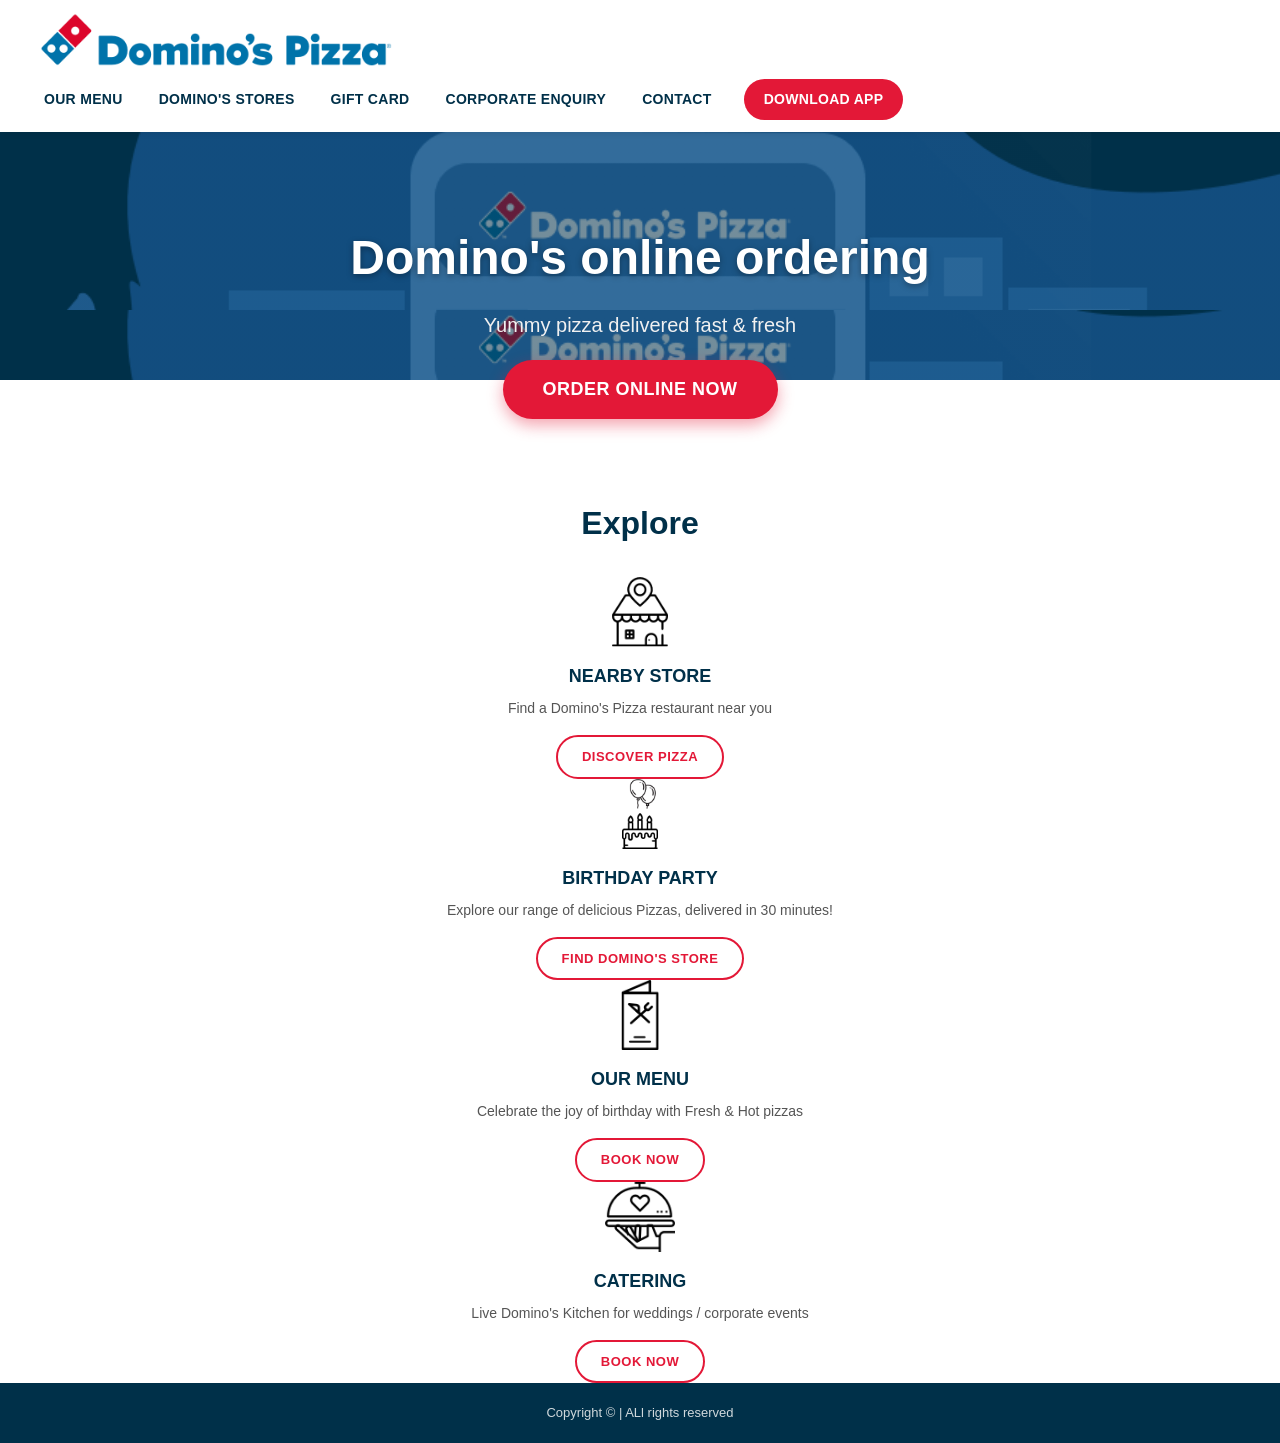
==== Dominos-web/index.html @ 53eb3c36 "Initial file" ====
<!DOCTYPE html>
<html lang="en">

<head>
    <meta charset="UTF-8">
    <meta name="viewport" content="width=device-width, initial-scale=1.0">
    <title>Domino's</title>
    <link rel="stylesheet" href="css/style.css">
</head>

<body>

    <header>
        <div class="logo">
            <img src="img/logo.png" alt="">
        </div>
        <ul>
            <li>
                <img src="img/logo.png" alt="">
                <a href="https://www.dominos.co.in/menu">OUR MENU</a>
                <a href="https://www.dominos.co.in/store-location/">DOMINO'S STORES</a>
                <a href="https://www.dominos.co.in/gift-vouchers">GIFT CARD</a>
                <a href="https://www.dominos.co.in/virtual-pizza-party">CORPORATE ENQUIRY</a>
                <a href="https://www.dominos.co.in/contact">CONTACT</a>
                <a href="https://play.google.com/store/apps/details?id=com.Dominos">Download App</a>
            </li>
        </ul>
    </header>
    <main>
        <!-- use img/bg.png as background -->
        <h1>Domino's online ordering</h1>
        <p>Yummy pizza delivered fast & fresh</p>
        <a href="https://pizzaonline.dominos.co.in">ORDER ONLINE NOW</a>

        <h2>Explore</h2>
        <div class ="Explore-grid"> 
            <span>
                <img src="img/store.png" alt="NEARBY STORE">
                <h3>NEARBY STORE</h3>
                <p>Find a Domino's Pizza restaurant near you</p>
                <a href="https://www.dominos.co.in/store-location/">DISCOVER PIZZA</a>
            </span>
            <span>
                <img src="img/birthday.png" alt="BIRTHDAY PARTY">
                <h3>BIRTHDAY PARTY</h3>
                <p>Explore our range of delicious Pizzas, delivered in 30 minutes!</p>
                <a href="https://www.dominos.co.in/menu">FIND DOMINO'S STORE</a>
            </span>
            <span>
                <img src="img/menu.png" alt="OUR MENU">
                <h3>OUR MENU</h3>
                <p>Celebrate the joy of birthday with Fresh & Hot pizzas</p>
                <a href="https://www.dominos.co.in/bday-party">BOOK NOW</a>
            </span>
            <span>
                <img src="img/catering.png" alt="CATERING">
                <h3>CATERING</h3>
                <p>Live Domino's Kitchen for weddings / corporate events</p>
                <a href="https://www.dominos.co.in/wedding">BOOK NOW</a>
            </span>
        </div>
    </main>
    <footer>
        Copyright &copy; | ALl rights reserved
    </footer>
    <script src="js/script.js"></script>
</body>

</html>
---- Dominos-web/css/style.css ----
* {
    margin: 0;
    padding: 0;
    box-sizing: border-box;
}

body {
    font-family: 'Segoe UI', Arial, Helvetica, sans-serif;
    color: #1a1a1a;
    line-height: 1.5;
}

a {
    text-decoration: none;
    color: inherit;
}

ul {
    list-style: none;
}

img {
    max-width: 100%;
    display: block;
}

/* ============================================
   HEADER
   ============================================ */

header {
    display: flex;
    align-items: center;
    justify-content: space-between;
    padding: 12px 40px;
    background-color: #ffffff;
    box-shadow: 0 2px 6px rgba(0, 0, 0, 0.08);
    position: sticky;
    top: 0;
    z-index: 100;
    flex-wrap: wrap;
    gap: 12px;
}

header .logo img {
    height: 55px;
    width: auto;
}

header ul {
    display: flex;
    align-items: center;
    gap: 28px;
}

header ul li {
    display: flex;
    align-items: center;
    gap: 28px;
    flex-wrap: wrap;
}

header ul li img {
    display: none;
}

header ul li a {
    font-size: 14px;
    font-weight: 700;
    letter-spacing: 0.3px;
    color: #003049;
    text-transform: uppercase;
    padding: 8px 4px;
    position: relative;
    transition: color 0.2s ease;
    white-space: nowrap;
}

header ul li a::after {
    content: "";
    position: absolute;
    left: 0;
    bottom: 0;
    height: 2px;
    width: 0%;
    background-color: #E31837;
    transition: width 0.25s ease;
}

header ul li a:hover {
    color: #E31837;
}

header ul li a:hover::after {
    width: 100%;
}

header ul li a:last-child {
    background-color: #E31837;
    color: #ffffff !important;
    padding: 10px 20px;
    border-radius: 30px;
}

header ul li a:last-child::after {
    display: none;
}

header ul li a:last-child:hover {
    background-color: #b91229;
    color: #ffffff !important;
}

/* ============================================
   MAIN / HERO
   (single, non-conflicting rule — this is what fixes centering)
   ============================================ */

main {
    display: flex;
    flex-direction: column;
    align-items: center;
}

main h1 {
    width: 100%;
    text-align: center;
    font-size: 48px;
    font-weight: 800;
    padding: 90px 20px 16px;
    background-image: linear-gradient(rgba(0, 48, 73, 0.55), rgba(0, 48, 73, 0.55)), url("../img/bg.png");
    background-size: cover;
    background-position: center;
    background-repeat: no-repeat;
    background-color: #003049;
    color: #ffffff;
    text-shadow: 0 2px 6px rgba(0, 0, 0, 0.35);
}

main > p {
    width: 100%;
    text-align: center;
    font-size: 20px;
    padding-bottom: 40px;
    background-image: linear-gradient(rgba(0, 48, 73, 0.55), rgba(0, 48, 73, 0.55)), url("../img/bg.png");
    background-size: cover;
    background-position: center;
    background-repeat: no-repeat;
    background-color: #003049;
    color: #f1f1f1;
}

main > a {
    display: inline-block;
    margin: -20px 0 60px;
    background-color: #E31837;
    color: #ffffff;
    font-size: 18px;
    font-weight: 700;
    text-transform: uppercase;
    letter-spacing: 0.5px;
    padding: 16px 40px;
    border-radius: 40px;
    box-shadow: 0 6px 16px rgba(227, 24, 55, 0.4);
    transition: transform 0.2s ease, background-color 0.2s ease;
}

main > a:hover {
    background-color: #b91229;
    transform: translateY(-2px);
}

/* ============================================
   EXPLORE GRID SECTION
   ============================================ */

main h2 {
    font-size: 32px;
    font-weight: 800;
    color: #003049;
    margin: 20px 0 30px;
    text-align: center;
}

main span {
    display: contents;
}

.explore-grid {
    display: grid;
    grid-template-columns: repeat(4, minmax(220px, 1fr));
    gap: 24px;
    width: 100%;
    max-width: 1200px;
    margin: 0 auto 60px;
    padding: 0 20px;
}

main span img {
    width: 70px;
    height: 70px;
    object-fit: contain;
    margin: 0 auto 16px;
}

main span h3 {
    font-size: 18px;
    font-weight: 700;
    color: #003049;
    text-align: center;
    margin-bottom: 8px;
}

main span p {
    font-size: 14px;
    color: #555;
    text-align: center;
    margin-bottom: 16px;
    padding: 0 10px;
}

main span a {
    display: block;
    width: fit-content;
    margin: 0 auto;
    background-color: transparent;
    color: #E31837;
    border: 2px solid #E31837;
    font-size: 13px;
    font-weight: 700;
    text-transform: uppercase;
    letter-spacing: 0.5px;
    padding: 10px 24px;
    border-radius: 30px;
    transition: background-color 0.2s ease, color 0.2s ease;
}

main span a:hover {
    background-color: #E31837;
    color: #ffffff;
}

/* ============================================
   FOOTER
   ============================================ */

footer {
    text-align: center;
    padding: 20px;
    background-color: #003049;
    color: #cfd8dc;
    font-size: 13px;
}

/* ============================================
   RESPONSIVE
   ============================================ */

@media (max-width: 900px) {
    header {
        padding: 12px 20px;
    }

    main h1 {
        font-size: 32px;
        padding-top: 60px;
    }

    main > p {
        font-size: 16px;
    }

    .explore-grid {
        grid-template-columns: repeat(2, minmax(160px, 1fr));
    }
}

@media (max-width: 480px) {
    header ul li a {
        font-size: 12px;
    }

    main > a {
        padding: 14px 28px;
        font-size: 16px;
    }

    .explore-grid {
        grid-template-columns: 1fr;
    }
}

header.scrolled {
    box-shadow: 0 4px 12px rgba(0, 0, 0, 0.15);
}
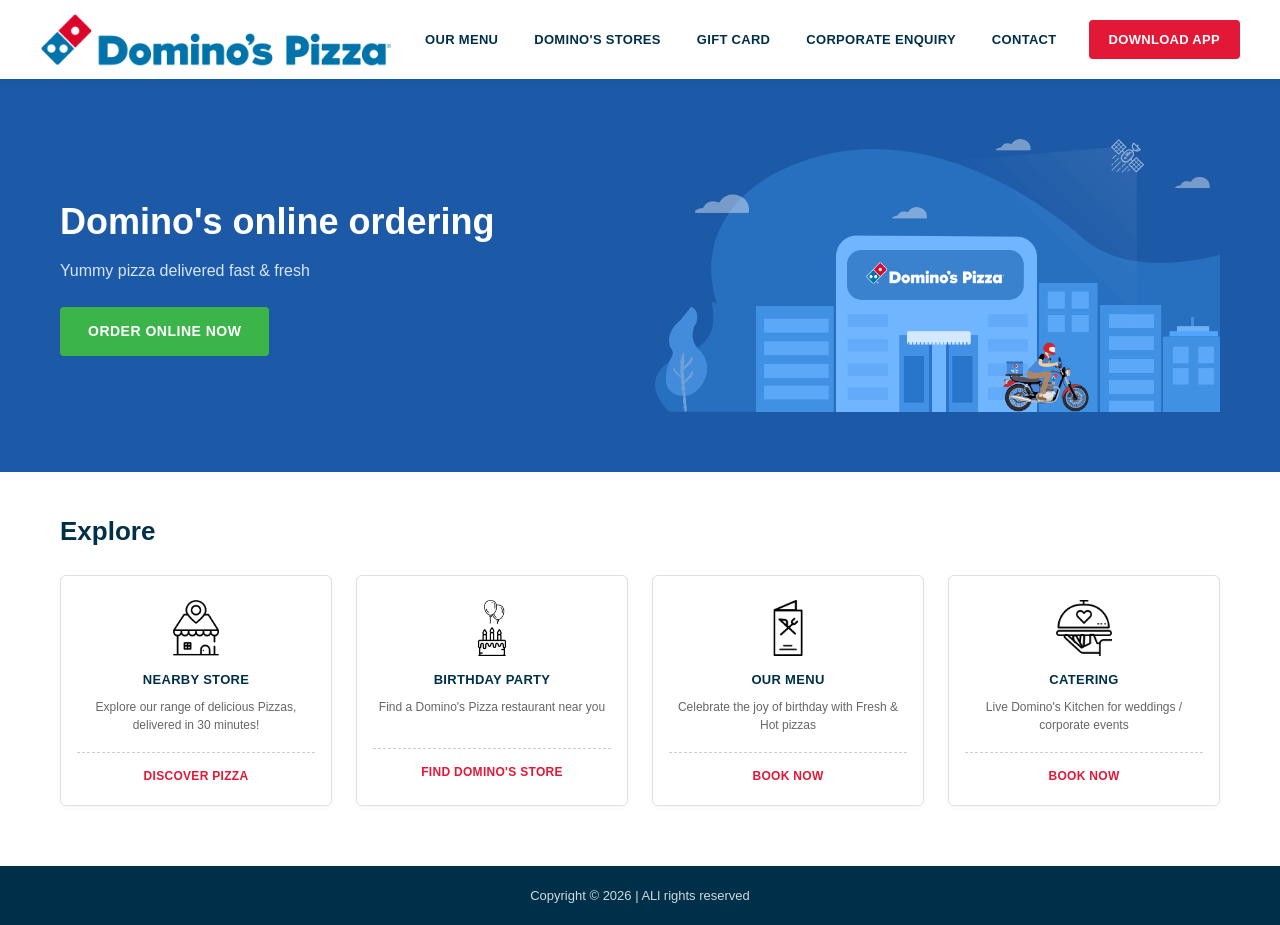
==== commit e6b12daa: "fixed bug" ====
--- a/Dominos-web/index.html
+++ b/Dominos-web/index.html
@@ -27,30 +27,36 @@
         </ul>
     </header>
     <main>
-        <!-- use img/bg.png as background -->
-        <h1>Domino's online ordering</h1>
-        <p>Yummy pizza delivered fast & fresh</p>
-        <a href="https://pizzaonline.dominos.co.in">ORDER ONLINE NOW</a>
+        <div class="hero">
+            <div class="hero-text">
+                <h1>Domino's online ordering</h1>
+                <p>Yummy pizza delivered fast & fresh</p>
+                <a href="https://pizzaonline.dominos.co.in">ORDER ONLINE NOW</a>
+            </div>
+            <div class="hero-image">
+                <img src="img/bg.png" alt="">
+            </div>
+        </div>
 
         <h2>Explore</h2>
-        <div class ="Explore-grid"> 
+        <div class="explore-grid"> 
             <span>
-                <img src="img/store.png" alt="NEARBY STORE">
+                <img src="img/store.png" alt="OUR MENU">
                 <h3>NEARBY STORE</h3>
-                <p>Find a Domino's Pizza restaurant near you</p>
-                <a href="https://www.dominos.co.in/store-location/">DISCOVER PIZZA</a>
+                <p>Explore our range of delicious Pizzas, delivered in 30 minutes!</p>
+                <a href="https://www.dominos.co.in/menu">DISCOVER PIZZA</a>
             </span>
             <span>
-                <img src="img/birthday.png" alt="BIRTHDAY PARTY">
+                <img src="img/birthday.png" alt="NEARBY STORE">
                 <h3>BIRTHDAY PARTY</h3>
-                <p>Explore our range of delicious Pizzas, delivered in 30 minutes!</p>
-                <a href="https://www.dominos.co.in/menu">FIND DOMINO'S STORE</a>
+                <p>Find a Domino's Pizza restaurant near you</p>
+                <a href="https://www.dominos.co.in/store-location/">FIND DOMINO'S STORE</a>
             </span>
             <span>
-                <img src="img/menu.png" alt="OUR MENU">
+                <img src="img/menu.png" alt="BIRTHDAY PARTY">
                 <h3>OUR MENU</h3>
                 <p>Celebrate the joy of birthday with Fresh & Hot pizzas</p>
-                <a href="https://www.dominos.co.in/bday-party">BOOK NOW</a>
+                <a href="https://www.dominos.co.in/wedding">BOOK NOW</a>
             </span>
             <span>
                 <img src="img/catering.png" alt="CATERING">
@@ -61,7 +67,7 @@
         </div>
     </main>
     <footer>
-        Copyright &copy; | ALl rights reserved
+        Copyright &copy; 2026 | ALl rights reserved
     </footer>
     <script src="js/script.js"></script>
 </body>
--- a/Dominos-web/css/style.css
+++ b/Dominos-web/css/style.css
@@ -1,27 +1,29 @@
+/* Code written by AI */
+
 * {
-    margin: 0;
-    padding: 0;
-    box-sizing: border-box;
+  margin: 0;
+  padding: 0;
+  box-sizing: border-box;
 }
 
 body {
-    font-family: 'Segoe UI', Arial, Helvetica, sans-serif;
-    color: #1a1a1a;
-    line-height: 1.5;
+  font-family: "Segoe UI", Arial, Helvetica, sans-serif;
+  color: #1a1a1a;
+  line-height: 1.5;
 }
 
 a {
-    text-decoration: none;
-    color: inherit;
+  text-decoration: none;
+  color: inherit;
 }
 
 ul {
-    list-style: none;
+  list-style: none;
 }
 
 img {
-    max-width: 100%;
-    display: block;
+  max-width: 100%;
+  display: block;
 }
 
 /* ============================================
@@ -29,267 +31,281 @@
    ============================================ */
 
 header {
-    display: flex;
-    align-items: center;
-    justify-content: space-between;
-    padding: 12px 40px;
-    background-color: #ffffff;
-    box-shadow: 0 2px 6px rgba(0, 0, 0, 0.08);
-    position: sticky;
-    top: 0;
-    z-index: 100;
-    flex-wrap: wrap;
-    gap: 12px;
+  display: flex;
+  align-items: center;
+  justify-content: space-between;
+  padding: 12px 40px;
+  background-color: #ffffff;
+  box-shadow: 0 2px 6px rgba(0, 0, 0, 0.08);
+  position: sticky;
+  top: 0;
+  z-index: 100;
+  flex-wrap: wrap;
+  gap: 12px;
 }
 
 header .logo img {
-    height: 55px;
-    width: auto;
+  height: 55px;
+  width: auto;
 }
 
 header ul {
-    display: flex;
-    align-items: center;
-    gap: 28px;
+  display: flex;
+  align-items: center;
+  gap: 28px;
 }
 
 header ul li {
-    display: flex;
-    align-items: center;
-    gap: 28px;
-    flex-wrap: wrap;
+  display: flex;
+  align-items: center;
+  gap: 28px;
+  flex-wrap: wrap;
 }
 
 header ul li img {
-    display: none;
+  display: none;
 }
 
 header ul li a {
-    font-size: 14px;
-    font-weight: 700;
-    letter-spacing: 0.3px;
-    color: #003049;
-    text-transform: uppercase;
-    padding: 8px 4px;
-    position: relative;
-    transition: color 0.2s ease;
-    white-space: nowrap;
+  font-size: 13px;
+  font-weight: 700;
+  letter-spacing: 0.3px;
+  color: #003049;
+  text-transform: uppercase;
+  padding: 8px 4px;
+  position: relative;
+  transition: color 0.2s ease;
+  white-space: nowrap;
 }
 
 header ul li a::after {
-    content: "";
-    position: absolute;
-    left: 0;
-    bottom: 0;
-    height: 2px;
-    width: 0%;
-    background-color: #E31837;
-    transition: width 0.25s ease;
+  content: "";
+  position: absolute;
+  left: 0;
+  bottom: 0;
+  height: 2px;
+  width: 0%;
+  background-color: #e31837;
+  transition: width 0.25s ease;
 }
 
 header ul li a:hover {
-    color: #E31837;
+  color: #e31837;
 }
 
 header ul li a:hover::after {
-    width: 100%;
+  width: 100%;
 }
 
 header ul li a:last-child {
-    background-color: #E31837;
-    color: #ffffff !important;
-    padding: 10px 20px;
-    border-radius: 30px;
+  background-color: #e31837;
+  color: #ffffff !important;
+  padding: 10px 20px;
+  border-radius: 4px;
+  font-size: 13px;
 }
 
 header ul li a:last-child::after {
-    display: none;
+  display: none;
 }
 
 header ul li a:last-child:hover {
-    background-color: #b91229;
-    color: #ffffff !important;
-}
-
-/* ============================================
-   MAIN / HERO
-   (single, non-conflicting rule — this is what fixes centering)
-   ============================================ */
-
-main {
-    display: flex;
-    flex-direction: column;
-    align-items: center;
-}
-
-main h1 {
-    width: 100%;
+  background-color: #b91229;
+  color: #ffffff !important;
+}
+
+/* ============================================
+   HERO — split layout: text left, illustration right
+   ============================================ */
+
+.hero {
+  display: flex;
+  align-items: center;
+  justify-content: space-between;
+  flex-wrap: wrap;
+  gap: 30px;
+  padding: 60px 60px;
+  background-color: #1c5aa8;
+  color: #ffffff;
+}
+
+.hero-text {
+  flex: 1 1 380px;
+}
+
+.hero-text h1 {
+  font-size: 36px;
+  font-weight: 800;
+  margin-bottom: 10px;
+}
+
+.hero-text p {
+  font-size: 16px;
+  color: #d7e6ff;
+  margin-bottom: 24px;
+}
+
+.hero-text a {
+  display: inline-block;
+  background-color: #3bb54a;
+  color: #ffffff;
+  font-size: 14px;
+  font-weight: 700;
+  text-transform: uppercase;
+  letter-spacing: 0.5px;
+  padding: 14px 28px;
+  border-radius: 4px;
+  transition: background-color 0.2s ease, transform 0.2s ease;
+}
+
+.hero-text a:hover {
+  background-color: #2f9a3c;
+  transform: translateY(-2px);
+}
+
+.hero-image {
+  flex: 1 1 380px;
+  display: flex;
+  justify-content: center;
+}
+
+.hero-image img {
+  max-width: 100%;
+  height: auto;
+}
+
+/* ============================================
+   EXPLORE SECTION — bordered cards in a row
+   ============================================ */
+
+main h2 {
+  font-size: 26px;
+  font-weight: 800;
+  color: #003049;
+  margin: 40px 0 24px 60px;
+}
+
+.explore-grid {
+  display: grid;
+  grid-template-columns: repeat(4, minmax(200px, 1fr));
+  gap: 24px;
+  width: 100%;
+  max-width: 1300px;
+  margin: 0 auto 60px;
+  padding: 0 60px;
+}
+
+main span {
+  display: flex;
+  flex-direction: column;
+  align-items: center;
+  text-align: center;
+  background-color: #ffffff;
+  border: 1px solid #e0e0e0;
+  border-radius: 6px;
+  padding: 24px 16px 20px;
+  box-shadow: 0 2px 6px rgba(0, 0, 0, 0.04);
+  transition: box-shadow 0.2s ease, transform 0.2s ease;
+}
+
+main span:hover {
+  box-shadow: 0 6px 16px rgba(0, 0, 0, 0.1);
+  transform: translateY(-4px);
+}
+
+main span img {
+  width: 56px;
+  height: 56px;
+  object-fit: contain;
+  margin-bottom: 14px;
+}
+
+main span h3 {
+  font-size: 13px;
+  font-weight: 700;
+  letter-spacing: 0.3px;
+  color: #003049;
+  margin-bottom: 8px;
+}
+
+main span p {
+  font-size: 12px;
+  color: #666;
+  margin-bottom: 18px;
+  min-height: 32px;
+}
+
+main span a {
+  width: 100%;
+  padding-top: 14px;
+  border-top: 1px dashed #cccccc;
+  font-size: 12px;
+  font-weight: 700;
+  letter-spacing: 0.3px;
+  color: #e31837;
+  text-transform: uppercase;
+  transition: color 0.2s ease;
+}
+
+main span a:hover {
+  color: #b91229;
+}
+
+/* ============================================
+   FOOTER
+   ============================================ */
+
+footer {
+  text-align: center;
+  padding: 20px;
+  background-color: #003049;
+  color: #cfd8dc;
+  font-size: 13px;
+}
+
+/* ============================================
+   RESPONSIVE
+   ============================================ */
+
+@media (max-width: 900px) {
+  header {
+    padding: 12px 20px;
+  }
+
+  .hero {
+    padding: 40px 24px;
     text-align: center;
-    font-size: 48px;
-    font-weight: 800;
-    padding: 90px 20px 16px;
-    background-image: linear-gradient(rgba(0, 48, 73, 0.55), rgba(0, 48, 73, 0.55)), url("../img/bg.png");
-    background-size: cover;
-    background-position: center;
-    background-repeat: no-repeat;
-    background-color: #003049;
-    color: #ffffff;
-    text-shadow: 0 2px 6px rgba(0, 0, 0, 0.35);
-}
-
-main > p {
-    width: 100%;
+    justify-content: center;
+  }
+
+  .hero-text {
     text-align: center;
-    font-size: 20px;
-    padding-bottom: 40px;
-    background-image: linear-gradient(rgba(0, 48, 73, 0.55), rgba(0, 48, 73, 0.55)), url("../img/bg.png");
-    background-size: cover;
-    background-position: center;
-    background-repeat: no-repeat;
-    background-color: #003049;
-    color: #f1f1f1;
-}
-
-main > a {
-    display: inline-block;
-    margin: -20px 0 60px;
-    background-color: #E31837;
-    color: #ffffff;
-    font-size: 18px;
-    font-weight: 700;
-    text-transform: uppercase;
-    letter-spacing: 0.5px;
-    padding: 16px 40px;
-    border-radius: 40px;
-    box-shadow: 0 6px 16px rgba(227, 24, 55, 0.4);
-    transition: transform 0.2s ease, background-color 0.2s ease;
-}
-
-main > a:hover {
-    background-color: #b91229;
-    transform: translateY(-2px);
-}
-
-/* ============================================
-   EXPLORE GRID SECTION
-   ============================================ */
-
-main h2 {
-    font-size: 32px;
-    font-weight: 800;
-    color: #003049;
-    margin: 20px 0 30px;
-    text-align: center;
-}
-
-main span {
-    display: contents;
-}
-
-.explore-grid {
-    display: grid;
-    grid-template-columns: repeat(4, minmax(220px, 1fr));
-    gap: 24px;
-    width: 100%;
-    max-width: 1200px;
-    margin: 0 auto 60px;
-    padding: 0 20px;
-}
-
-main span img {
-    width: 70px;
-    height: 70px;
-    object-fit: contain;
-    margin: 0 auto 16px;
-}
-
-main span h3 {
-    font-size: 18px;
-    font-weight: 700;
-    color: #003049;
-    text-align: center;
-    margin-bottom: 8px;
-}
-
-main span p {
-    font-size: 14px;
-    color: #555;
-    text-align: center;
-    margin-bottom: 16px;
-    padding: 0 10px;
-}
-
-main span a {
-    display: block;
-    width: fit-content;
-    margin: 0 auto;
-    background-color: transparent;
-    color: #E31837;
-    border: 2px solid #E31837;
-    font-size: 13px;
-    font-weight: 700;
-    text-transform: uppercase;
-    letter-spacing: 0.5px;
-    padding: 10px 24px;
-    border-radius: 30px;
-    transition: background-color 0.2s ease, color 0.2s ease;
-}
-
-main span a:hover {
-    background-color: #E31837;
-    color: #ffffff;
-}
-
-/* ============================================
-   FOOTER
-   ============================================ */
-
-footer {
-    text-align: center;
-    padding: 20px;
-    background-color: #003049;
-    color: #cfd8dc;
-    font-size: 13px;
-}
-
-/* ============================================
-   RESPONSIVE
-   ============================================ */
-
-@media (max-width: 900px) {
-    header {
-        padding: 12px 20px;
-    }
-
-    main h1 {
-        font-size: 32px;
-        padding-top: 60px;
-    }
-
-    main > p {
-        font-size: 16px;
-    }
-
-    .explore-grid {
-        grid-template-columns: repeat(2, minmax(160px, 1fr));
-    }
+  }
+
+  main h2 {
+    margin-left: 24px;
+  }
+
+  .explore-grid {
+    grid-template-columns: repeat(2, minmax(160px, 1fr));
+    padding: 0 24px;
+  }
 }
 
 @media (max-width: 480px) {
-    header ul li a {
-        font-size: 12px;
-    }
-
-    main > a {
-        padding: 14px 28px;
-        font-size: 16px;
-    }
-
-    .explore-grid {
-        grid-template-columns: 1fr;
-    }
+  header ul li a {
+    font-size: 12px;
+  }
+
+  .hero-text h1 {
+    font-size: 28px;
+  }
+
+  .explore-grid {
+    grid-template-columns: 1fr;
+  }
 }
 
 header.scrolled {
-    box-shadow: 0 4px 12px rgba(0, 0, 0, 0.15);
+  box-shadow: 0 4px 12px rgba(0, 0, 0, 0.15);
 }
